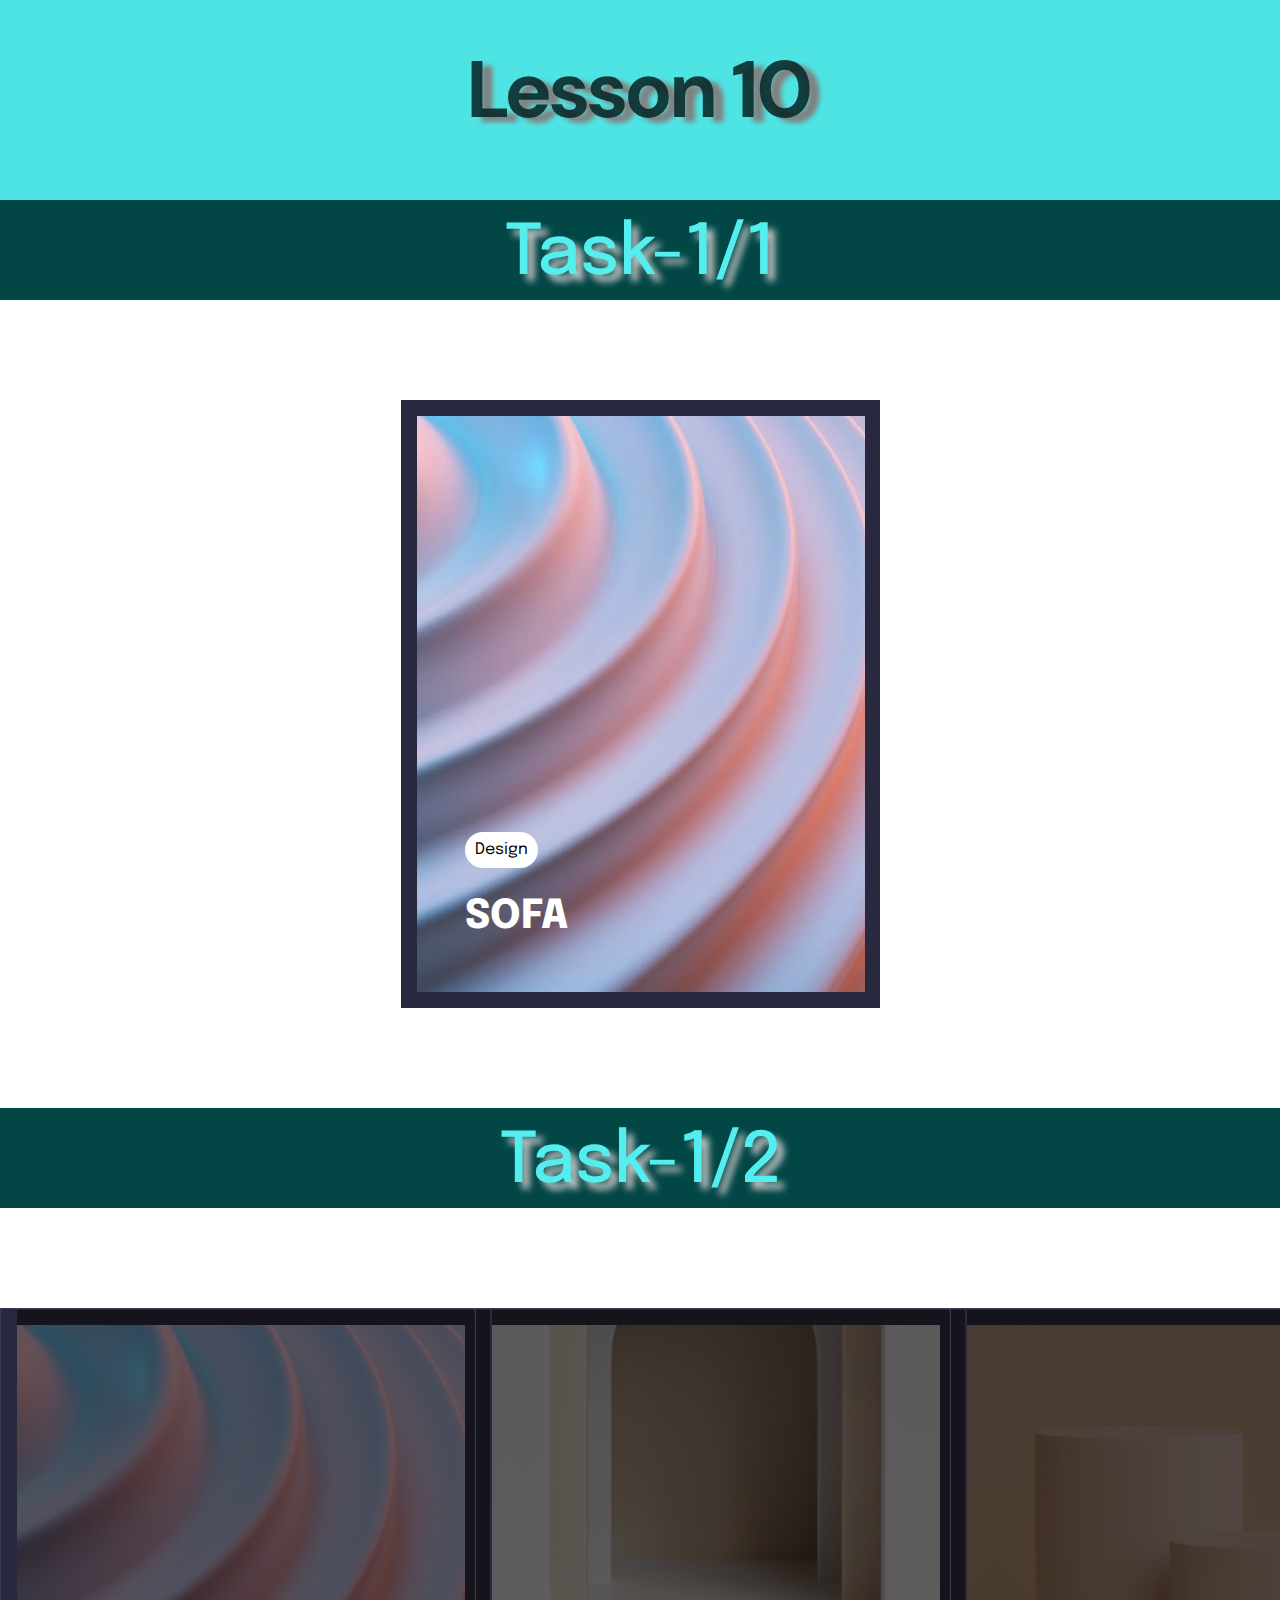
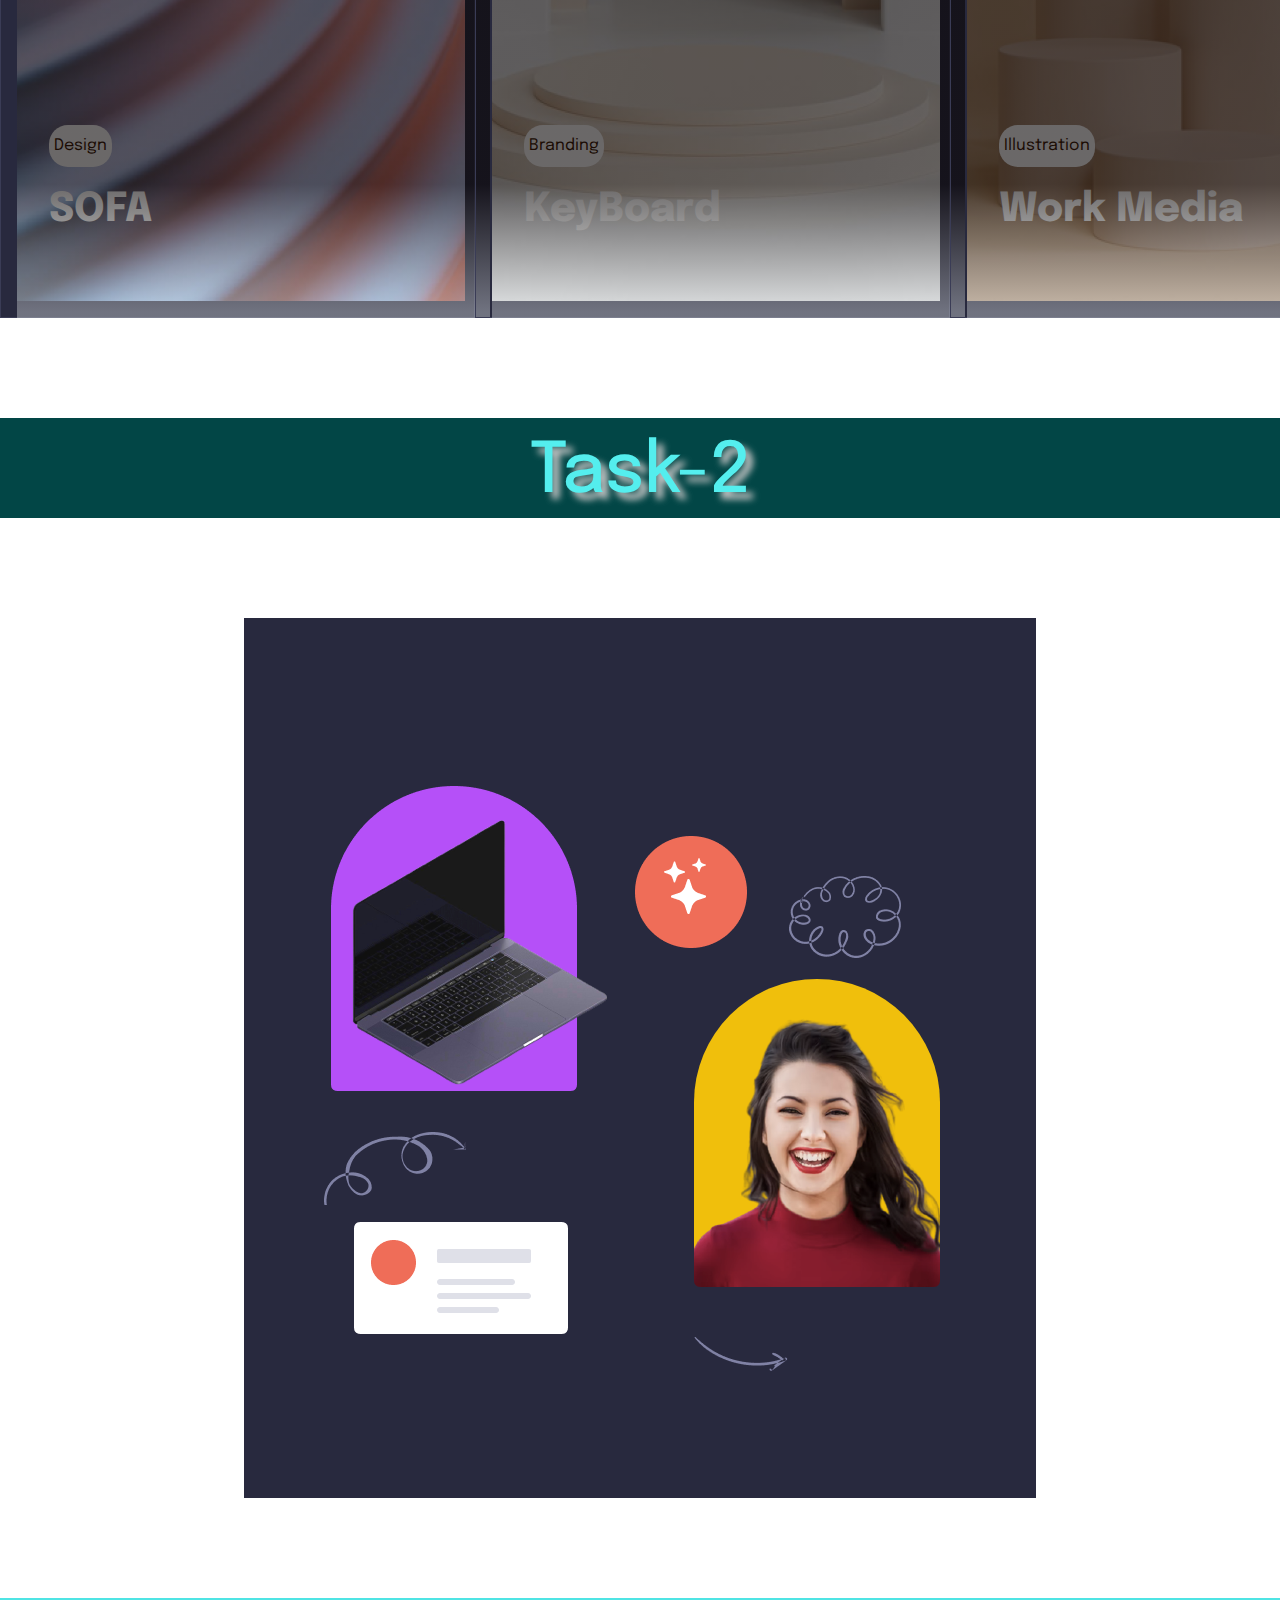
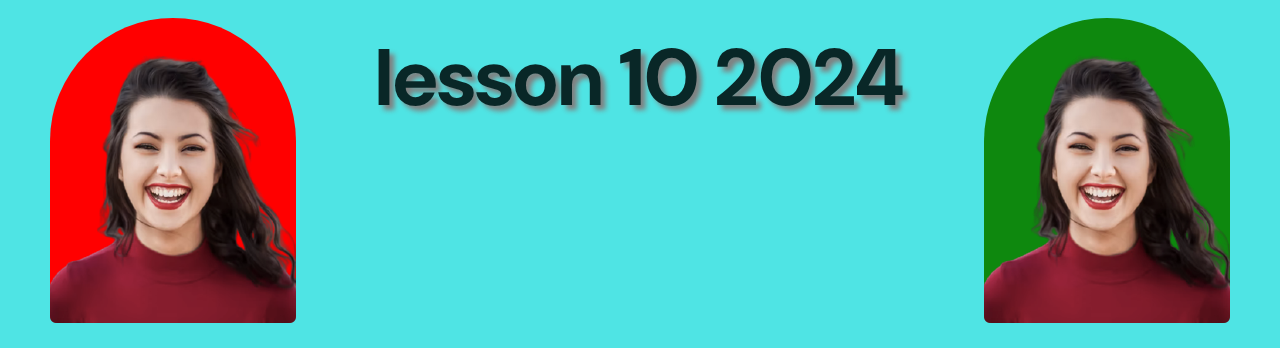
==== lesson_10/index.html @ 3772fd8c "Add files via upload" ====
<!DOCTYPE html>
<html lang="en">

<head>
	<meta charset="UTF-8">
	<meta name="viewport" content="width=device-width, initial-scale=1.0">
	<link rel="stylesheet" href="css/style.css">
	<title>lesson 10</title>
</head>

<body>

	<div class="wrapper">
		<header class="header">
			<div class="header__container">

				<h1>Lesson 10</h1>

			</div>
		</header>

		<main class="main">
			<div class="main__container">
				<div class="block">
					<div class="block__conteiner">
						<div class="title-first title">
							<h2> Task-1/1</h2>
						</div>

						<div class="block-sofa">
							<div class="block-sofa__conteiner ">
								<div class="block-sofa__fon  fon">
									<img src="img/fon1.png" alt="якийсь гарний фон">

									<button class="block-sofa__button button ">
										<a href="#">Design</a>
									</button>
									<div class="block-sofa__logo logo ">
										<h3>SOFA</h3>
									</div>
								</div>
							</div>
						</div>
						<div class="title-sekond title">
							<h2>Task-1/2</h2>
						</div>
						<div class="blocks">
							<div class="blocks__conteiner">
								<div class="card">
									<img src="img/fon1.png" alt="якийсь гарний фон">
									<button class="card__button">
										<a href="#">Design</a>
									</button>
									<div class="card__logo ">
										<h3>SOFA</h3>
									</div>
									<div class="card__fon"></div>
								</div>
								<div class="card">
									<img src="img/fon12.png" alt="якийсь гарний фон">
									<button class="card__button">
										<a href="#">Branding</a>
									</button>
									<div class="card__logo ">
										<h3>KeyBoard</h3>
									</div>
									<div class="card__fon"></div>
								</div>
								<div class="card">
									<img src="img/fon13.png" alt="якийсь гарний фон">
									<button class="card__button">
										<a href="#">Illustration</a>
									</button>
									<div class="card__logo ">
										<h3>Work Media</h3>
									</div>
									<div class="card__fon"></div>
								</div>
							</div>
						</div>
						<div class="title-sekond title">
							<h2>Task-2</h2>
						</div>
							<div class="block-content">
								<div class="block-content__conteiner">
									<div class="block-content__ovalbig">
										<img src="img/ovalbig-2.png" alt="">
									</div>

									<div class="block-content__wiolet wiolet">
										<div class="wiolet__fon">
											<img src="img/wiolet-2.png" alt="">

										</div>
										<div class="wiolet__comp">
											<img src="img/comp-2.png" alt="">
										</div>
									</div>
									<div class="block-content__oval oval">
										<div class="oval__red">
										<img src="img/oval-2.png" alt="">
									   </div>
									   <div class="oval__stars">
										<img src="img/stars-2.png" alt="">
									   </div>
									</div>
									<div class="block-content__item">
										<img src="img/item-2.png" alt="">
									</div>
									<div class="block-content__shape">
										<img src="img/shape-2.png" alt="">
									</div>
									<div class="block-content__bloc">
										<img src="img/bloc-2.png" alt="">
									</div>
									<div class="block-content__yellow">
										
									</div>
									<img class="block-content__pfoto" src="img/photo3.png" alt="">

									<div class="bloc-content__line">
										<img src="img/line-2.png" alt="">
									</div>

								</div>
							</div>
						
					</div>
				</div>
			</div>
		</main>



		<footer>
			<div class="footer">
				<div class="footer__container">
					<span>lesson 10 2024</span>
						<div class="footer__form-r">
							<img class="footer__photo-r" src="img/photo3.png" alt="photo">
						</div>
						<div class="footer__form-g">
							<img class="footer__photo-g" src="img/photo3.png" alt="photo">	
						</div>	
				</div>
			</div>
		</footer>
	</div>

</body>

</html>
---- lesson_10/css/style.css ----
@import url("https://fonts.googleapis.com/css?family=Epilogue:100,200,300,regular,500,600,700,800,900,100italic,200italic,300italic,italic,500italic,600italic,700italic,800italic,900italic");
@import url("https://fonts.googleapis.com/css?family=DM+Sans:100,200,300,regular,500,600,700,800,900,100italic,200italic,300italic,italic,500italic,600italic,700italic,800italic,900italic");
@import url("reset.css");

.wrapper {
	min-height: 100%;
	overflow: clip;
}

.header {
	font-family: "DM Sans", serif;
	font-size: 80px;
	color: rgba(9, 39, 39, 0.879);
	background-color: rgb(79, 228, 228);
	min-height: 200px;
	text-align: center;
	padding-top: 50px;
	font-weight: 700;
	text-shadow: 10px 5px 5px grey;


}

.main__container {
	font-family: "Epilogue", sans-serif;


}

.title {
	max-width: 100%;
	min-height: 100px;
	padding-top: 20px;
	background-color: rgb(2, 70, 70);
	font-size: 70px;
	color: rgb(84, 238, 238);
	font-weight: 500;
	text-shadow: 7px 7px 7px rgb(202, 200, 200);
	text-align: center;
	position: sticky;
	top: 0;
	left: 5px;
	z-index: 50;
	margin-bottom: 100px;

}

.block-sofa__conteiner {
	position: relative;
	background-color: #28293E;
	margin: 0 auto;
	width: 479px;
	height: 608px;
	z-index: 1;
	margin-bottom: 100px;
}

.fon {
	position: relative;
	top: 16px;
	left: 16px;
	height: 592px;

	z-index: 2;

}

.button {
	padding: 10px;
	border-radius: 19px;
	background: #FFF;
	position: absolute;
	z-index: 3;
	top: 416px;
	left: 48px;
}

.button:hover {
	background: #e8cdcd21;
}

.logo {
	position: absolute;
	z-index: 4;
	top: 477px;
	left: 48px;
	font-size: 40px;
	color: #FFF;
	font-weight: 800;
	line-height: 120%;

}


.blocks__conteiner {
	position: relative;
	background-color: #28293E;
	width: 1440px;
	margin: 0 auto;
	margin-bottom: 100px;
	font-size: 0;
}

.card {
	display: inline-block;
	width: 33%;
	padding: 16px;
	border: 1px solid #3A3C56;
	z-index: 2;
	position: relative;

}

.card__fon {
	width: 100%;
	height: 608px;
	z-index: 10;
	position: absolute;
	top: 1px;
	background: linear-gradient(0deg, rgba(236, 241, 241, 0.3702731092436975) 1%, rgba(9, 5, 5, 0.6027661064425771) 22%);
}

.card__fon:hover {
	background: 0;
}

.card__button {

	padding: 5px;
	border-radius: 19px;
	background: #FFF;
	position: absolute;
	z-index: 3;
	top: 416px;
	left: 48px;
	color: #391400;
	font-size: 16px;
	font-weight: 400;
	line-height: 200%;
}



.card__logo {
	position: absolute;
	z-index: 4;
	top: 477px;
	left: 48px;
	font-size: 40px;
	color: #FFF;
	font-weight: 800;
	line-height: 120%;

}

.block-content {
	font-size: 0;
}

.block-content__conteiner {
	position: relative;
	width: 792px;
	height: 880px;
	background: #28293E;
	margin: 0 auto;
	margin-bottom: 100px;
	z-index: 10;
}

.block-content__ovalbig {
	position: absolute;
	top: 274px;
	left: 198px;
	z-index: 20;
}

.wiolet__fon {
	position: absolute;
	top: 168px;
	left: 87px;
	z-index: 30;
}

.wiolet__comp {
	position: absolute;
	top: 202px;
	left: 108px;
	z-index: 40;
}

.oval__red {
	position: absolute;
	top: 218px;
	left: 391px;
	z-index: 30;
}

.oval__stars {
	position: absolute;
	top: 240px;
	left: 420px;
	z-index: 40;
}

.block-content__item {
	position: absolute;
	top: 258px;
	left: 545px;
	z-index: 30;
}

.block-content__shape {
	position: absolute;
	top: 514px;
	left: 80px;
	z-index: 30;
}

.block-content__bloc {
	position: absolute;
	top: 604px;
	left: 110px;
	z-index: 30;
}

.block-content__yellow {
	position: absolute;
	top: 361px;
	left: 450px;
	z-index: 30;
	height: 305px;
	width: 246px;
	border-radius: 123px 123px 8px 8px;
	background: rgb(240, 191, 12);


}

.block-content__pfoto {
	position: absolute;
	top: 400px;
	left: 450px;
	z-index: 30;
}

.bloc-content__line {
	position: absolute;
	top: 718px;
	left: 450px;
	z-index: 30;
}

.footer {
	font-family: "DM Sans", serif;

	background-color: rgb(79, 228, 228);

	padding-top: 40px;
	padding-bottom: 40px;
	min-height: 350px;
	position: relative;


}

.footer span {
	font-size: 80px;
	color: rgb(9, 39, 39);
	text-align: center;
	font-weight: 700;
	text-shadow: 5px 5px 5px grey;
	display: block;
}

.footer__form-r {
	display: inline-block;
	position: absolute;
	height: 305px;
	width: 246px;
	border-radius: 123px 123px 8px 8px;
	background: red;
	z-index: 20;
	top: 20px;
	left: 50px;

}

.footer__form-g {
	display: inline-block;
	position: absolute;
	height: 305px;
	width: 246px;
	border-radius: 123px 123px 8px 8px;
	background: rgb(14, 136, 14);
	z-index: 20;
	top: 20px;
	right: 50px;

}

.footer__photo-r {
	position: absolute;
	bottom: 0;
	left: 0;
	z-index: 30;
}

.footer__photo-g {
	position: absolute;
	bottom: 0;
	left: 0;
	z-index: 30;
}
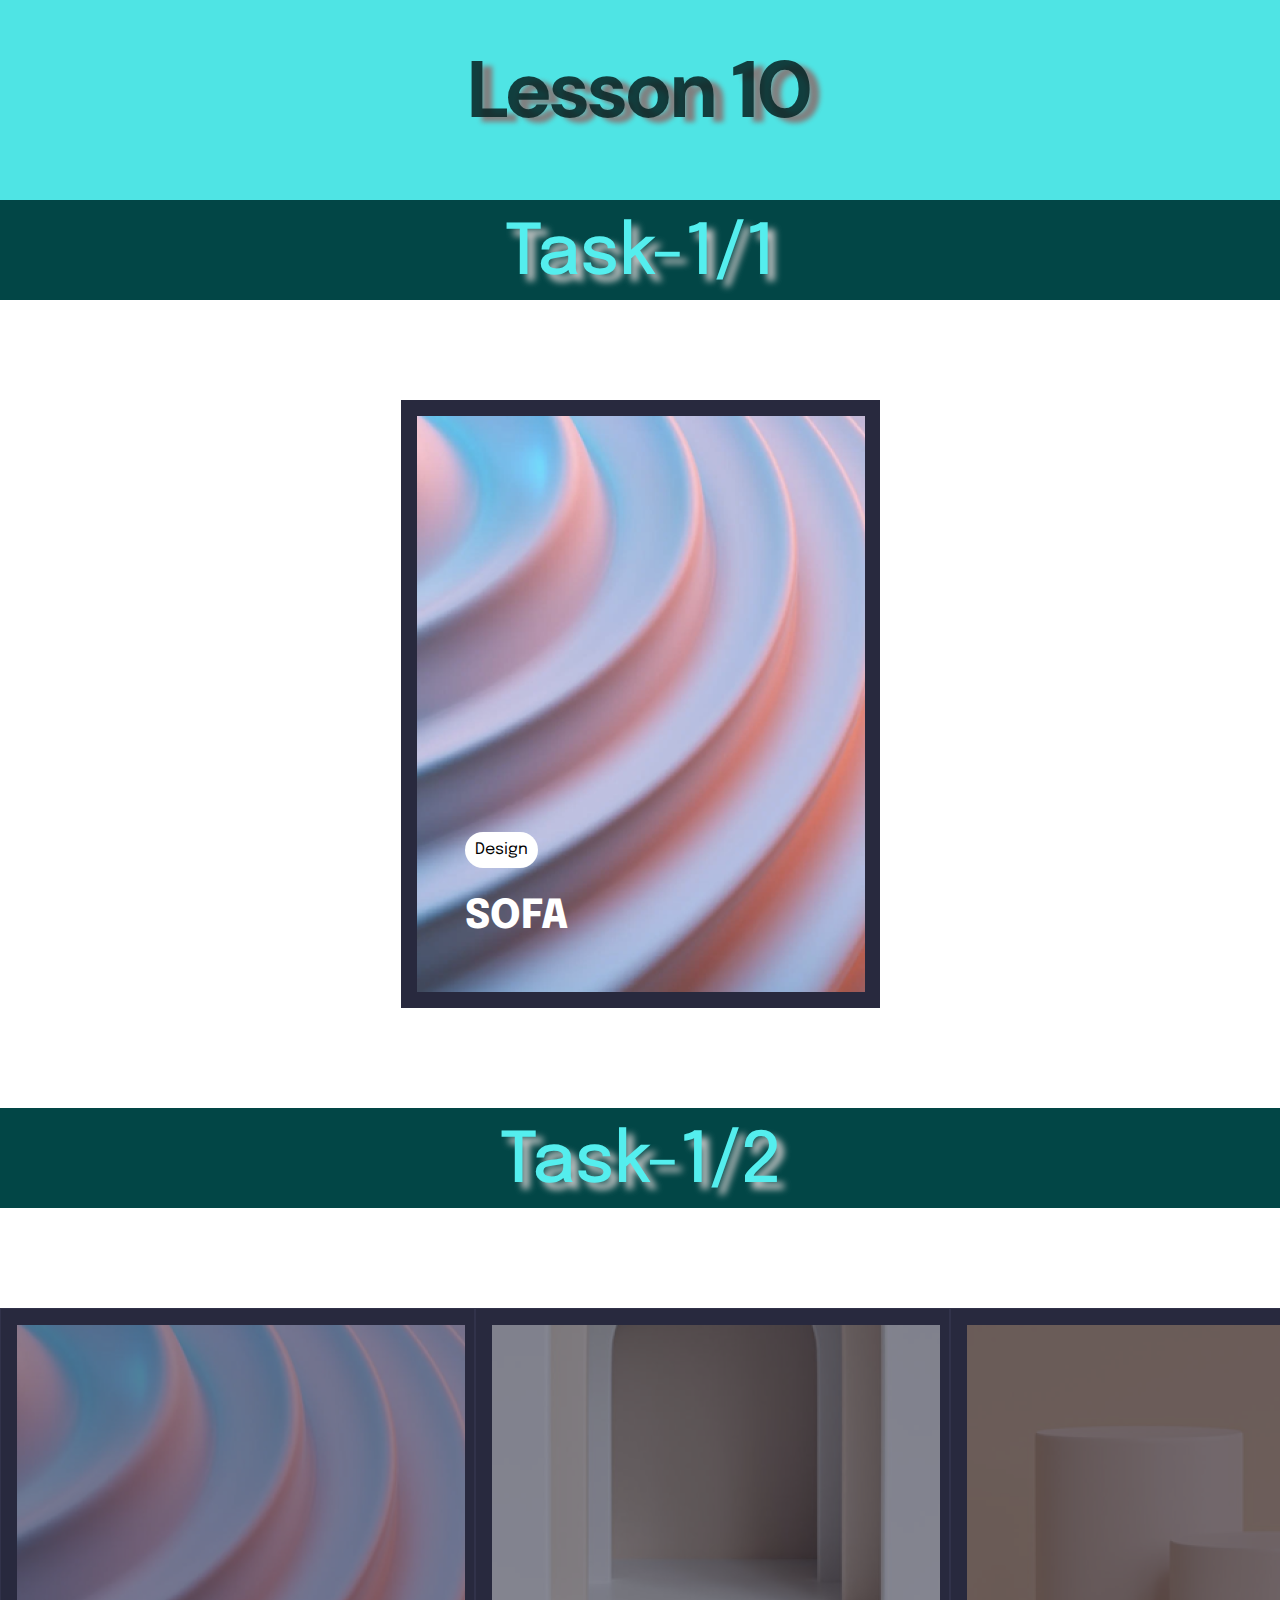
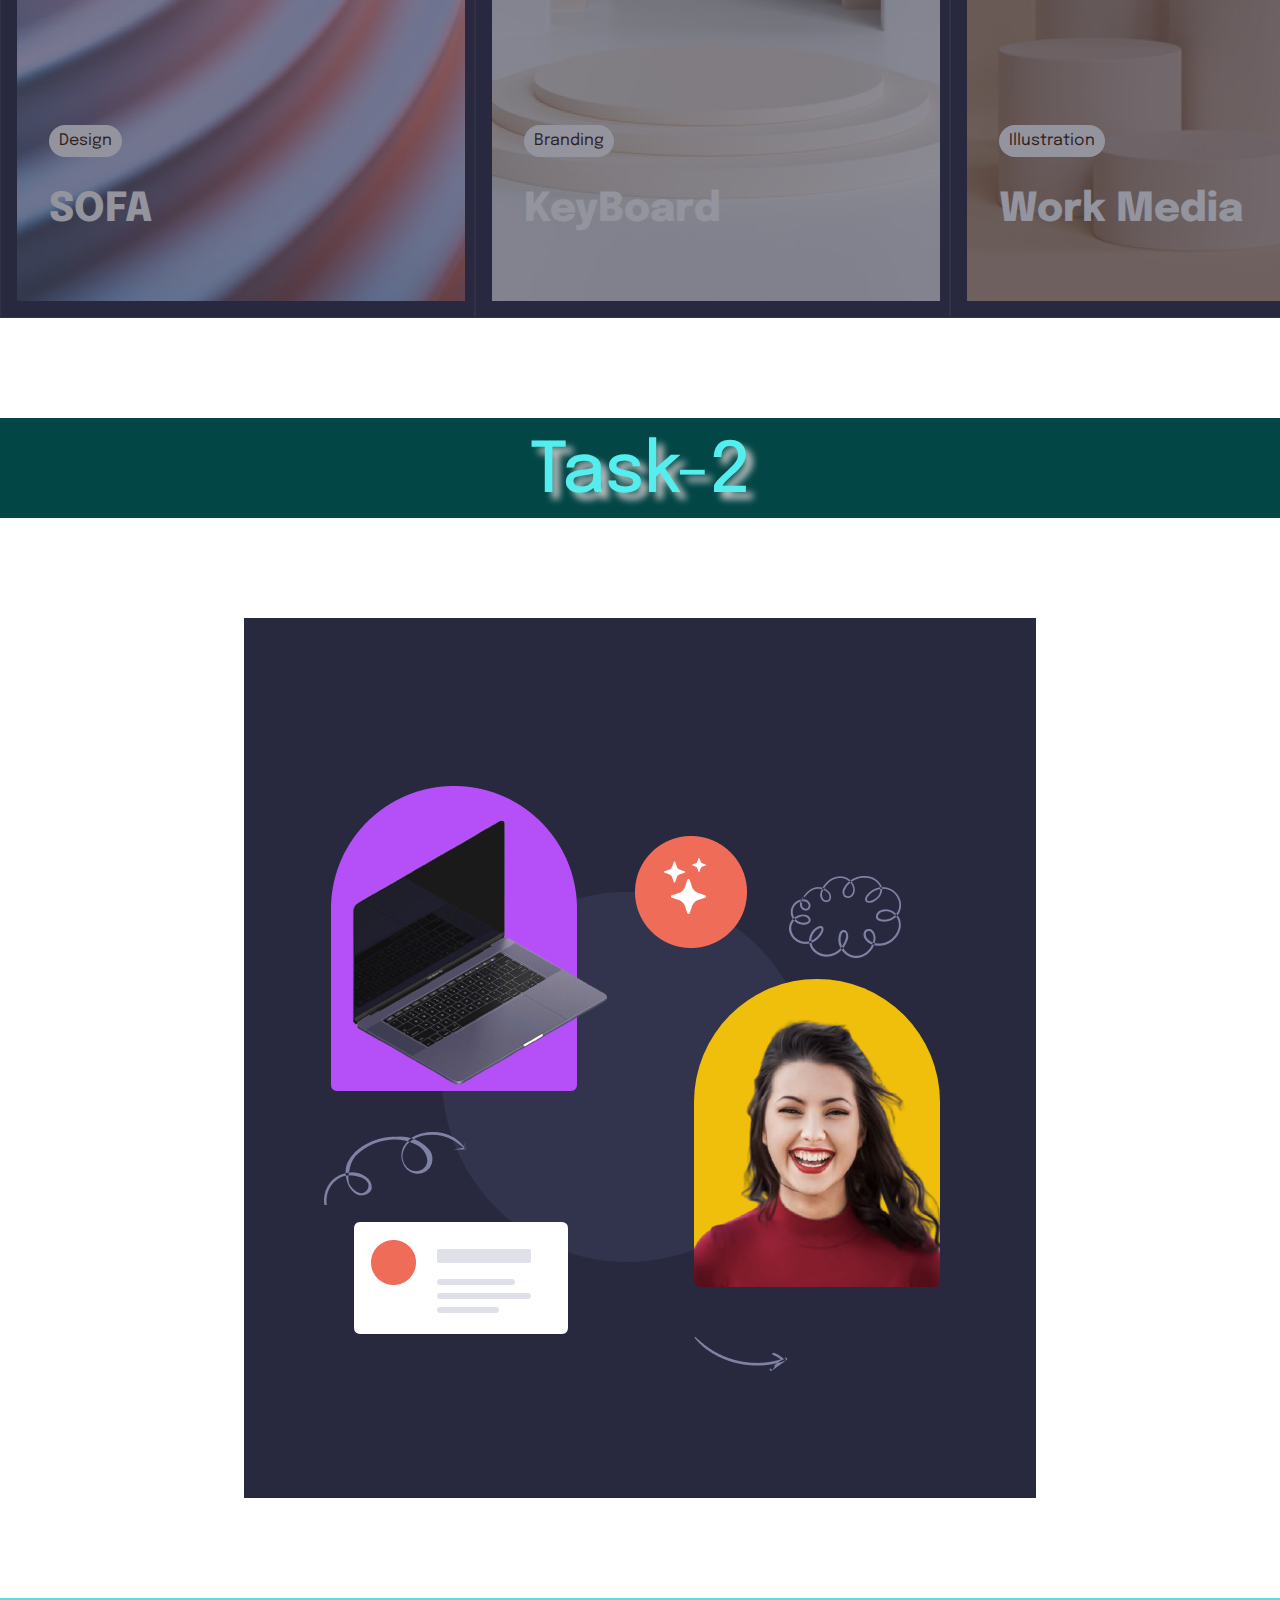
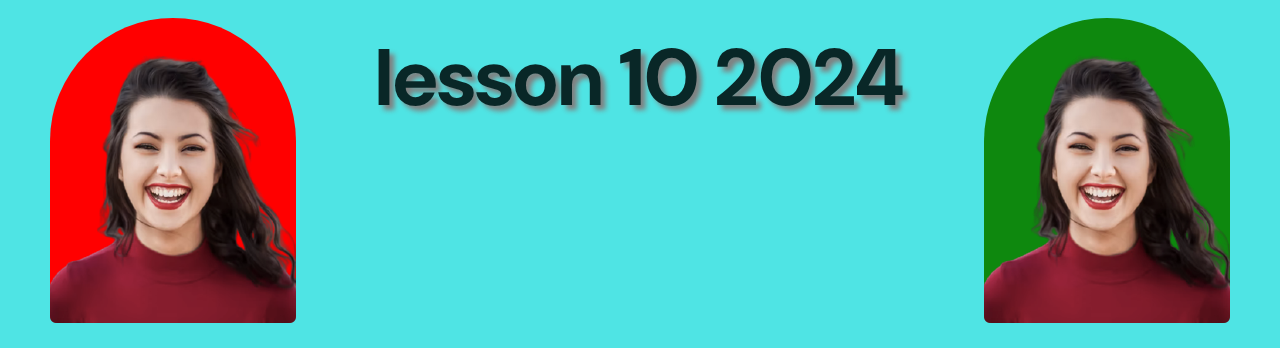
==== commit c2409e9f: "Add files via upload" ====
--- a/lesson_10/index.html
+++ b/lesson_10/index.html
@@ -31,10 +31,7 @@
 							<div class="block-sofa__conteiner ">
 								<div class="block-sofa__fon  fon">
 									<img src="img/fon1.png" alt="якийсь гарний фон">
-
-									<button class="block-sofa__button button ">
-										<a href="#">Design</a>
-									</button>
+									<a class="block-sofa__button" href="#">Design</a>
 									<div class="block-sofa__logo logo ">
 										<h3>SOFA</h3>
 									</div>
@@ -48,83 +45,72 @@
 							<div class="blocks__conteiner">
 								<div class="card">
 									<img src="img/fon1.png" alt="якийсь гарний фон">
-									<button class="card__button">
-										<a href="#">Design</a>
-									</button>
+									<a class="card__button" href="#">Design</a>
 									<div class="card__logo ">
 										<h3>SOFA</h3>
-									</div>
-									<div class="card__fon"></div>
+									</div>	
 								</div>
 								<div class="card">
 									<img src="img/fon12.png" alt="якийсь гарний фон">
-									<button class="card__button">
-										<a href="#">Branding</a>
-									</button>
+									<a class="card__button" href="#">Branding</a>
 									<div class="card__logo ">
 										<h3>KeyBoard</h3>
 									</div>
-									<div class="card__fon"></div>
 								</div>
 								<div class="card">
 									<img src="img/fon13.png" alt="якийсь гарний фон">
-									<button class="card__button">
-										<a href="#">Illustration</a>
-									</button>
+									<a class="card__button" href="#">Illustration</a>
 									<div class="card__logo ">
 										<h3>Work Media</h3>
 									</div>
-									<div class="card__fon"></div>
 								</div>
 							</div>
 						</div>
 						<div class="title-sekond title">
 							<h2>Task-2</h2>
 						</div>
-							<div class="block-content">
-								<div class="block-content__conteiner">
-									<div class="block-content__ovalbig">
-										<img src="img/ovalbig-2.png" alt="">
+						<div class="block-content">
+							<div class="block-content__conteiner">
+								<div class="block-content__ovalbig">
+									<img src="img/ovalbig.png" alt="">
+								</div>
+								<div class="block-content__wiolet wiolet">
+									<div class="wiolet__fon">
+										<img src="img/wiolet-2.png" alt="">
 									</div>
-
-									<div class="block-content__wiolet wiolet">
-										<div class="wiolet__fon">
-											<img src="img/wiolet-2.png" alt="">
-
-										</div>
-										<div class="wiolet__comp">
-											<img src="img/comp-2.png" alt="">
-										</div>
+									<div class="wiolet__comp">
+										<img src="img/comp-2.png" alt="">
 									</div>
-									<div class="block-content__oval oval">
-										<div class="oval__red">
+								</div>
+								<div class="block-content__oval oval">
+									<div class="oval__red">
 										<img src="img/oval-2.png" alt="">
-									   </div>
-									   <div class="oval__stars">
+									</div>
+									<div class="oval__stars">
 										<img src="img/stars-2.png" alt="">
-									   </div>
 									</div>
-									<div class="block-content__item">
-										<img src="img/item-2.png" alt="">
-									</div>
-									<div class="block-content__shape">
-										<img src="img/shape-2.png" alt="">
-									</div>
-									<div class="block-content__bloc">
-										<img src="img/bloc-2.png" alt="">
-									</div>
-									<div class="block-content__yellow">
-										
-									</div>
-									<img class="block-content__pfoto" src="img/photo3.png" alt="">
-
-									<div class="bloc-content__line">
-										<img src="img/line-2.png" alt="">
-									</div>
+								</div>
+								<div class="block-content__item">
+									<img src="img/item-2.png" alt="">
+								</div>
+								<div class="block-content__shape">
+									<img src="img/shape-2.png" alt="">
+								</div>
+								<div class="block-content__bloc">
+									<img src="img/bloc-2.png" alt="">
+								</div>
+								<div class="block-content__yellow">
 
 								</div>
+								<img class="block-content__pfoto" src="img/photo3.png" alt="">
+
+								<div class="block-content__line">
+									<img src="img/line-2.png" alt="">
+								</div>
+
 							</div>
-						
+						</div>
+
 					</div>
 				</div>
 			</div>
@@ -136,12 +122,12 @@
 			<div class="footer">
 				<div class="footer__container">
 					<span>lesson 10 2024</span>
-						<div class="footer__form-r">
-							<img class="footer__photo-r" src="img/photo3.png" alt="photo">
-						</div>
-						<div class="footer__form-g">
-							<img class="footer__photo-g" src="img/photo3.png" alt="photo">	
-						</div>	
+					<div class="footer__form-r">
+						<img class="footer__photo-r" src="img/photo3.png" alt="photo">
+					</div>
+					<div class="footer__form-g">
+						<img class="footer__photo-g" src="img/photo3.png" alt="photo">
+					</div>
 				</div>
 			</div>
 		</footer>
--- a/lesson_10/css/style.css
+++ b/lesson_10/css/style.css
@@ -65,7 +65,7 @@
 
 }
 
-.button {
+.block-sofa__button{
 	padding: 10px;
 	border-radius: 19px;
 	background: #FFF;
@@ -75,7 +75,7 @@
 	left: 48px;
 }
 
-.button:hover {
+.block-sofa__button:hover {
 	background: #e8cdcd21;
 }
 
@@ -106,15 +106,18 @@
 	width: 33%;
 	padding: 16px;
 	border: 1px solid #3A3C56;
-	z-index: 2;
-	position: relative;
-
-}
-
-.card__fon {
+	position: relative;
+	opacity: 0.5;
+
+}
+.card:hover{
+	opacity: 1;
+}
+
+/* .card__fon {
 	width: 100%;
 	height: 608px;
-	z-index: 10;
+	z-index: 3;
 	position: absolute;
 	top: 1px;
 	background: linear-gradient(0deg, rgba(236, 241, 241, 0.3702731092436975) 1%, rgba(9, 5, 5, 0.6027661064425771) 22%);
@@ -122,15 +125,15 @@
 
 .card__fon:hover {
 	background: 0;
-}
+} */
 
 .card__button {
 
-	padding: 5px;
+	padding-inline: 10px;
 	border-radius: 19px;
 	background: #FFF;
 	position: absolute;
-	z-index: 3;
+	z-index: 20;
 	top: 416px;
 	left: 48px;
 	color: #391400;
@@ -138,12 +141,14 @@
 	font-weight: 400;
 	line-height: 200%;
 }
-
+.card__button:hover {
+	background: #a79797;
+}
 
 
 .card__logo {
 	position: absolute;
-	z-index: 4;
+	z-index: 2;
 	top: 477px;
 	left: 48px;
 	font-size: 40px;
@@ -164,70 +169,70 @@
 	background: #28293E;
 	margin: 0 auto;
 	margin-bottom: 100px;
-	z-index: 10;
+
 }
 
 .block-content__ovalbig {
 	position: absolute;
 	top: 274px;
 	left: 198px;
-	z-index: 20;
+	z-index: 2;
 }
 
 .wiolet__fon {
 	position: absolute;
 	top: 168px;
 	left: 87px;
-	z-index: 30;
+	z-index: 3;
 }
 
 .wiolet__comp {
 	position: absolute;
 	top: 202px;
 	left: 108px;
-	z-index: 40;
+	z-index: 4;
 }
 
 .oval__red {
 	position: absolute;
 	top: 218px;
 	left: 391px;
-	z-index: 30;
+	z-index: 3;
 }
 
 .oval__stars {
 	position: absolute;
 	top: 240px;
 	left: 420px;
-	z-index: 40;
+	z-index: 4;
 }
 
 .block-content__item {
 	position: absolute;
 	top: 258px;
 	left: 545px;
-	z-index: 30;
+	z-index: 3;
 }
 
 .block-content__shape {
 	position: absolute;
 	top: 514px;
 	left: 80px;
-	z-index: 30;
+	z-index: 3;
 }
 
 .block-content__bloc {
 	position: absolute;
 	top: 604px;
 	left: 110px;
-	z-index: 30;
+	z-index: 3;
 }
 
 .block-content__yellow {
 	position: absolute;
 	top: 361px;
 	left: 450px;
-	z-index: 30;
+	z-index: 3;
 	height: 305px;
 	width: 246px;
 	border-radius: 123px 123px 8px 8px;
@@ -240,14 +245,14 @@
 	position: absolute;
 	top: 400px;
 	left: 450px;
-	z-index: 30;
-}
-
-.bloc-content__line {
+	z-index: 3;
+}
+
+.block-content__line {
 	position: absolute;
 	top: 718px;
 	left: 450px;
-	z-index: 30;
+	z-index: 3;
 }
 
 .footer {
@@ -279,7 +284,6 @@
 	width: 246px;
 	border-radius: 123px 123px 8px 8px;
 	background: red;
-	z-index: 20;
 	top: 20px;
 	left: 50px;
 
@@ -292,7 +296,7 @@
 	width: 246px;
 	border-radius: 123px 123px 8px 8px;
 	background: rgb(14, 136, 14);
-	z-index: 20;
+	
 	top: 20px;
 	right: 50px;
 
@@ -302,12 +306,12 @@
 	position: absolute;
 	bottom: 0;
 	left: 0;
-	z-index: 30;
+	z-index: 2;
 }
 
 .footer__photo-g {
 	position: absolute;
 	bottom: 0;
 	left: 0;
-	z-index: 30;
+	z-index: 2;
 }